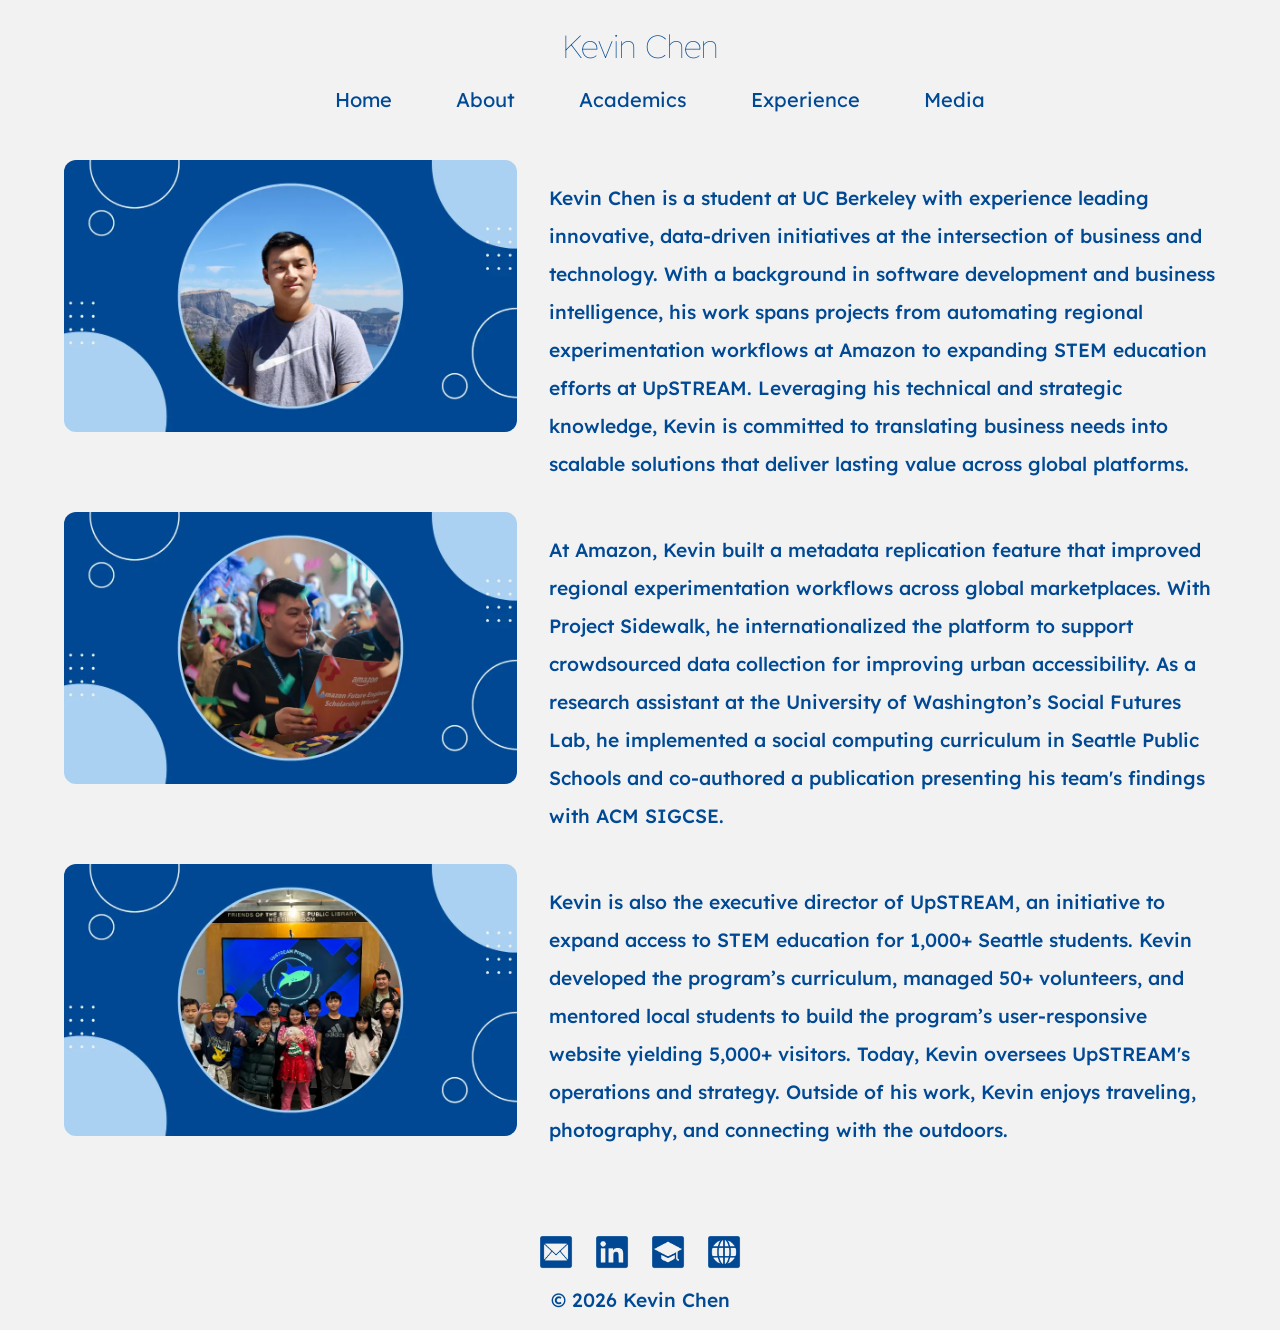
==== about.html @ 9645d1ef "Fixing footer and hover feature" ====
<!DOCTYPE html>
<html>
    <head>
        <title>About | Kevin Chen</title>
        <link rel="stylesheet" href="style.css">
        <link rel="icon" type="image/x-icon" href="favicon.png">

        <meta name="viewport" content="width=device-width, initial-scale=1.0">

        <link rel="preconnect" href="https://fonts.googleapis.com">
        <link rel="preconnect" href="https://fonts.gstatic.com" crossorigin>
        <link href="https://fonts.googleapis.com/css2?family=Lexend" rel="stylesheet">
        <link href="https://fonts.googleapis.com/css2?family=Lexend+Deca:wght@300&display=swap" rel="stylesheet">
    </head>

    <body>
        <h1 style="font-size: 2rem;">Kevin Chen</h1>

        <nav class="navigation">
            <div class="menu">
                <ul>
                    <li><a class="item" href="https://www.kevinjxc.com/">Home</a></li>
                    <li><a class="item" href="./about">About</a></li>
                    <li><a class="item" href="./academics">Academics</a></li>
                    <li><a class="item" href="./experience">Experience</a></li>
                    <li><a class="item" href="./media">Media</a></li>
                </ul>
            </div>

            <div class="hamburger">
                <span class="bar"></span>
                <span class="bar"></span>
                <span class="bar"></span>
            </div>
        </nav>

        <div class="surroundsAbout">
            <img class="aboutImageLeft" src="about-kevin.webp" alt="About Kevin">

            <h3>
                Kevin Chen is a student at UC Berkeley with experience leading innovative, data-driven initiatives at the intersection of business and technology.
                With a background in software development and business intelligence, his work spans projects from automating regional experimentation workflows at
                Amazon to expanding STEM education efforts at UpSTREAM. Leveraging his technical and strategic knowledge,
                Kevin is committed to translating business needs into scalable solutions that deliver lasting value across global platforms.
            </h3>
        </div>

        <div class="surroundsAbout">
            <img class="aboutImageLeft" src="about-work.webp" alt="About Kevin's Work">

            <h3>
                At Amazon, Kevin built a metadata replication feature that improved regional experimentation workflows across global marketplaces.
                With Project Sidewalk, he internationalized the platform to support crowdsourced data collection for improving urban accessibility.
                As a research assistant at the University of Washington’s Social Futures Lab, he implemented a social computing curriculum in
                Seattle Public Schools and co-authored a publication presenting his team's findings with ACM SIGCSE.
            </h3>
        </div>

        <div class="surroundsAbout">
            <img class="aboutImageLeft" src="about-initiatives.webp" alt="About Kevin's Initiatives">

            <h3>
                Kevin is also the executive director of UpSTREAM, an initiative to expand access to STEM education for 1,000+ Seattle students.
                Kevin developed the program’s curriculum, managed 50+ volunteers, and mentored local students to build the program’s
                user-responsive website yielding 5,000+ visitors. Today, Kevin oversees UpSTREAM's operations and strategy.
                Outside of his work, Kevin enjoys traveling, photography, and connecting with the outdoors.
            </h3>
        </div>

        <div class="social-media-bar" style="margin-top: 1rem; margin-bottom: -0.5rem;">
            <a href="mailto:kevinjxc@berkeley.edu" target="_blank" class="social-icon">
               <img src="email.webp" alt="email"/>
            </a>
            <a href="https://www.linkedin.com/in/kevinjxc/" target="_blank" class="social-icon">
               <img src="linkedin.webp" alt="linkedin"/>
            </a>
            <a href="https://www.berkeley.edu/" target="_blank" class="social-icon">
               <img src="berkeley.webp" alt="berkeley"/>
            </a>
            <a href="https://www.kevinjxc.com" target="_blank" class="social-icon">
               <img src="website.webp" alt="website"/>
            </a>
         </div>

         <div class="footer">
            <h2 style="text-align: center; margin-top: 1rem;">© <span class="current-year"></span> Kevin Chen</h2>
        </div>

        <script src="script.js"></script>
    </body>
</html>
---- style.css ----
body {
    background-color: #F2F2F2;
    margin: 2% 5% 2% 5%;
    overflow-x: hidden;
}

h1 {
    font-size: 1.5rem;
    text-align: center;
    font-family: Lexend;
    font-weight: lighter;
    color: #004994;
}

h2 {
    text-align: left;
    font-size: 1.2rem;
    font-family: Lexend Deca;
    font-weight: 500;
    line-height: 2rem;
    color: #004994;
}

h3 {
    text-align: left;
    font-size: 1.2rem;
    font-family: Lexend Deca;
    font-weight: 500;
    line-height: 2.375rem;
    color: #004994;
    margin-left: 2rem;
}

h4 {
    text-align: left;
    font-size: 1.15rem;
    font-family: Lexend Deca;
    font-weight: 500;
    line-height: 2.2rem;
    color: #004994;
}

h5 {
    font-size: 1.5rem;
    text-align: center;
    font-family: Lexend;
    font-weight: lighter;
    color: #004994;
    margin-bottom: -1.5rem;
}

h6 {
    text-align: left;
    font-size: 1.2rem;
    font-family: Lexend Deca;
    font-weight: 500;
    line-height: 2rem;
    color: #004994;
}

::selection {
    color: #F2F2F2;
    background-color: #004994;
}

::-moz-selection {
    color: #F2F2F2;
    background-color: #004994;
}

.navigation {
    display: flex;
    align-items: center;
    margin-top: -3rem;
}

.menu {
    display: flex;
    margin-left: auto;
    margin-right: auto;
}

.menu ul {
    display: flex;
    list-style: none;
    color: #004994;
    font-family: Lexend;
    text-decoration: none;
}

.menu li {
    padding: 2rem;
    font-size: 1.25rem;
}

.menu a:link {
    color: #004994;
    text-decoration: none;
    display: inline-block;
    background: transparent;
    outline: none;
    transition: transform 0.3s ease, color 0.3s ease;
}

.menu a:visited {
    color: #004994;
    text-decoration: none;
}

.menu a:hover,
.menu a:focus-visible {
    color: #ABD1F3;
    text-decoration: none;
    background: transparent;
    outline: none;
    transform: translateY(-0.15rem) scale(1.02);
}

.menu a:active {
    color: #004994;
    text-decoration: none;
}

.headshot {
    border-radius: 0.75rem;
    width: 35%;
    display: block;
    margin-right: auto;
}

.introductionContainer {
    display: flex;
    align-items: center;
    justify-content: center;
    gap: 2rem;
    margin-top: 1rem;
    margin-bottom: 4rem;
}

.introductionText {
    display: flex;
    flex-direction: column;
    align-items: center;
    justify-content: center;
    width: 60%;
    color: #004994;
    text-align: center;
    margin-top: -2rem;
}

button {
    transition: transform 0.3s ease, box-shadow 0.3s ease, background-color 0.3s ease;
}

button:hover,
button:focus-visible {
    transform: translateY(-0.15rem) scale(1.02);
    box-shadow: 0 0.4rem 0.75rem rgba(0, 73, 148, 0.2);
}

.introductionText .aboutButton {
    width: 17rem;
    height: 2.4rem;
    color: #F2F2F2;
    background-color: #004994;
    font-size: 1rem;
    font-family: Lexend;
    font-weight: lighter;
    border: none;
    border-radius: 0.5rem;
    cursor: pointer;
    transition: transform 0.3s ease, box-shadow 0.3s ease, background-color 0.3s ease;
}

.introductionText .aboutButton:hover,
.introductionText .aboutButton:focus-visible {
    transform: translateY(-0.15rem) scale(1.02);
    background-color: #0b5da9;
    box-shadow: 0 0.4rem 0.75rem rgba(0, 73, 148, 0.2);
}

.introductionText .aboutButton:hover a,
.introductionText .aboutButton:focus-visible a {
    color: #ABD1F3;
    text-decoration: none;
    cursor: pointer;
}

.aboutButton a:link {
    text-decoration: none;
    color: #F2F2F2;
}

.aboutButton a:active {
    text-decoration: none;
    color: #F2F2F2;
}

.aboutButton a:visited {
    text-decoration: none;
    color: #F2F2F2;
}

.accordion > input[type="checkbox"] {
    position: absolute;
    left: -100vw;
}

.accordion .content {
    overflow-y: hidden;
    height: 0;
    transition: height 0.3s ease;
}

.accordion .content h2 {
    line-height: 2.2rem;
}

.accordion > input[type="checkbox"]:checked ~ .content {
    height: auto;
    overflow: visible;
}

.accordion label {
    display: block;
}

.accordion {
    margin-bottom: -3.5rem;
}

.accordion > input[type="checkbox"]:checked ~ .content {
    padding-left: 1rem;
    padding-right: 1rem;
    padding-bottom: 1rem;
    border: 0.5rem;
}

.accordion .handle {
    font-size: 1.2rem;
    font-family: "Lexend Deca";
    font-weight: 500;
    color: #004994;
}

.accordion label {
    color: #004994;
    cursor: pointer;
    font-weight: normal;
    padding: 1rem;
    background: #E6E6E6;
    border-radius: 0.75rem;
    transition: transform 0.3s ease, box-shadow 0.3s ease, background-color 0.3s ease;
}

.accordion label:hover, .accordion label:focus {
    background: #D6D6D6;
    transform: translateY(-0.1rem);
    box-shadow: 0 0.3rem 0.7rem rgba(0, 73, 148, 0.14);
}

.accordion .handle label:before {
    content: "→";
    display: inline-block;
    margin-right: 10px;
    font-size: 1.2rem;
    line-height: 1.556em;
}

.accordion > input[type="checkbox"]:checked ~ .handle label:before {
    content: "↓";
}

.accordion.project {
    margin-bottom: 1em;
}

.hamburger {
    display: none;
    cursor: pointer;
}

body::-webkit-scrollbar {
    width: 18px;
}

::-webkit-scrollbar-thumb {
    background-color: #B6B6B6;
    border-radius: 17px;
    border: 5.5px solid transparent;
    background-clip: content-box;
}

::-webkit-scrollbar-thumb:hover {
    background-color: #A6A6A6;
    border-radius: 17px;
    border: 5.5px solid transparent;
    background-clip: content-box;
}

.social-media-bar {
    display: flex;
    justify-content: center;
}

.social-icon img {
    width: 2.5rem;
    padding: 0rem 0.5rem 0rem 0.5rem;
    transition: transform 0.3s ease;
}

.social-icon img:hover {
    transform: scale(1.1);
}

.social-icon {
    display: inline-block;
}

.footer {
    margin-bottom: -0.75rem;
}

.row {
    display: flex;
    gap: 1rem;
}

.column {
    flex: 50%;
}

.columnTop {
    flex: 50%;
}


.projectImage {
    border-radius: 0.75rem;
    width: 100%;
    display: block;
    margin-left: auto;
    margin-right: auto;
    margin-top: 1.5rem;
    transition: transform 0.3s ease, box-shadow 0.3s ease;
}

.projectImage:hover,
.projectImage:focus-visible {
    transform: translateY(-0.15rem) scale(1.01);
    box-shadow: 0 0.4rem 0.8rem rgba(0, 73, 148, 0.16);
}

.column, .columnTop {
    display: flex;
    flex-direction: column;
    align-items: center;
}

.media-item {
    display: block;
    text-align: center;
    margin-bottom: 1.5rem;
}

.media-item a {
    display: inline-block;
    transition: transform 0.3s ease, box-shadow 0.3s ease;
}

.media-item a:hover,
.media-item a:focus-visible {
    transform: translateY(-0.15rem) scale(1.01);
    box-shadow: 0 0.4rem 0.8rem rgba(0, 73, 148, 0.16);
}

.featureImage {
    border-radius: 0.75rem;
    width: 100%;
    max-width: 25rem;
    height: auto;
    display: block;
    margin: 0 auto;
}

.surroundsAbout {
    display: flex;
    margin-left: auto;
    margin-right: auto;
}

.aboutImageLeft {
    border-radius: 0.75rem;
    height: 17rem;
    margin-bottom: 5rem;
}

.bar {
    display: block;
    width: 1.5625rem;
    height: 0.188rem;
    margin: 0.313rem auto;
    -webkit-transition: all 0.3s ease-in-out;
    transition: all 0.3s ease-in-out;
    background-color: #004994;
    border-radius: 4rem;
}

@media (max-width: 1250px) {
    h3 {
        font-size: 1rem;
    }
}

@media (max-width: 1150px) {
    h3 {
        font-size: 1.2rem;
        text-align: center;
        margin-bottom: 3rem;
    }

    h4 {
        font-size: 1.1rem;
    }

    .surroundsAbout {
        flex-direction: column;
        align-items: center;
    }

    .aboutImageLeft {
        align-items: center;
        width: 50%;
        height: auto;
        margin-bottom: 0rem;
    }
}

@media (max-width: 1050px) {
    h4 {
        font-size: 1.2rem;
        text-align: center;
    }

    .introductionContainer {
        flex-direction: column;
    }

    .headshot {
        margin-left: auto;
        margin-right: auto;
        margin-top: -1.5rem;
        width: 50%;
    }

    .introductionText {
        align-items: center;
        width: 100%;
    }
}

@media (max-width: 950px) {
    .headshot {
        margin-top: 1rem;
        width: 75%;
    }

    .hamburger {
        display: block;
        margin-left: auto;
        z-index: 1000;
        margin-top: -0.5rem;
    }

    .hamburger.active .bar:nth-child(2){
        opacity: 0;
    }

    .hamburger.active .bar:nth-child(1){
        transform: translateY(0.5rem) rotate(45deg);
    }

    .hamburger.active .bar:nth-child(3){
        transform: translateY(-0.5rem) rotate(-45deg);
    }

    .menu {
        position: fixed;
        left: -100%;
        top: 4.5rem;
        gap: 0;
        flex-direction: column;
        background-color: #004994;
        width: 100%;
        text-align: right;
        transition: 0.3s;
    }

    .menu.active {
        left: 0;
    }

    .menu ul {
        flex-direction: column;
    }

    .menu a:link {
        color: #F2F2F2;
        text-decoration: none;
    }

    .menu a:visited {
        color: #F2F2F2;
        text-decoration: none;
    }

    .menu a:hover {
        color: #ABD1F3;
        text-decoration: none;
    }

    .menu a:active {
        color: #F2F2F2;
        text-decoration: none;
    }

    .aboutImageLeft {
        margin-top: 2rem;
        width: 75%;
    }

    h3 {
        font-size: 1.1rem;
        margin-left: 0rem;
    }

    .row {
        flex-direction: column;
    }

    .columnTop {
        margin-top: 1rem;
    }

    .column {
        margin-top: -3rem;
    }

    h5 {
        margin-bottom: -1rem;
    }

    .accordion {
        margin-bottom: -3rem;
    }
}

@media (max-width: 700px) {
  .row {
    margin-top: 2rem
  }

  body.experience-page .accordion h2 {
    font-size: 1.05rem;
  }

  body.academics-page h5 {
    font-size: 1.15rem;
  }

  body.academics-page .accordion h6 {
    font-size: 1.05rem;
  }
}

@media (max-width: 650px) {
    .accordion .handle {
        font-size: 1rem;
        font-family: "Lexend Deca";
        font-weight: 500;
        color: #004994;
    }

    h6 {
        font-size: 1rem;
    }

    h5 {
        font-size: 1.3rem;
        margin-bottom: -1rem;
    }

    .accordion {
        margin-bottom: -3rem;
    }
}

@media (max-width: 500px) {
    h3 {
        margin-top: 2rem;
        width: 100%;
        margin-left: 0rem;
    }

    h5 {
        font-size: 1.1rem;
        margin-bottom: -1rem;
    }

    .accordion .handle {
        font-size: 0.8rem;
        font-family: "Lexend Deca";
        font-weight: 500;
        color: #004994;
    }

    h6 {
        font-size: 0.8rem;
    }
}
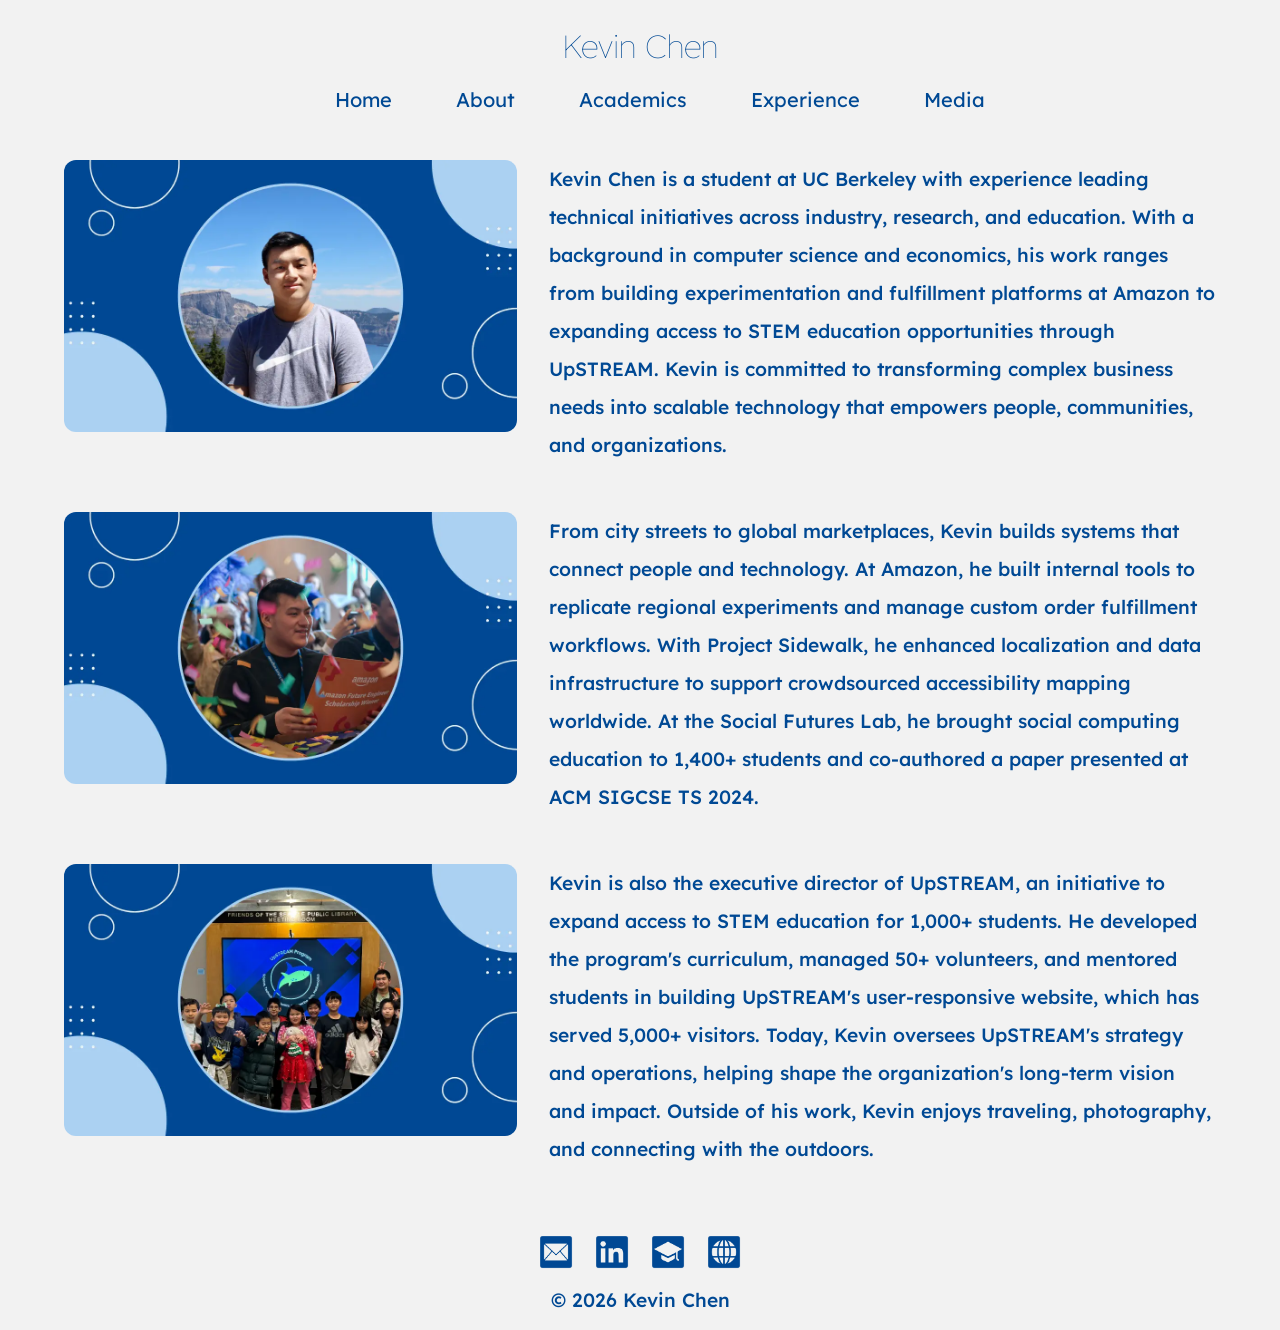
==== commit 798db0d7: "Revising about page" ====
--- a/about.html
+++ b/about.html
@@ -35,34 +35,35 @@
         </nav>
 
         <div class="surroundsAbout">
-            <img class="aboutImageLeft" src="about-kevin.webp" alt="About Kevin">
+            <img class="aboutImageLeft" src="about-kevin.webp" alt="Kevin's Background">
 
             <h3>
-                Kevin Chen is a student at UC Berkeley with experience leading innovative, data-driven initiatives at the intersection of business and technology.
-                With a background in software development and business intelligence, his work spans projects from automating regional experimentation workflows at
-                Amazon to expanding STEM education efforts at UpSTREAM. Leveraging his technical and strategic knowledge,
-                Kevin is committed to translating business needs into scalable solutions that deliver lasting value across global platforms.
+                Kevin Chen is a student at UC Berkeley with experience leading technical initiatives across industry, research, and education.
+                With a background in computer science and economics, his work ranges from building experimentation and
+                fulfillment platforms at Amazon to expanding access to STEM education opportunities through UpSTREAM.
+                Kevin is committed to transforming complex business needs into scalable technology that empowers people, communities, and organizations.
             </h3>
         </div>
 
         <div class="surroundsAbout">
-            <img class="aboutImageLeft" src="about-work.webp" alt="About Kevin's Work">
+            <img class="aboutImageLeft" src="about-work.webp" alt="Kevin's Work">
 
             <h3>
-                At Amazon, Kevin built a metadata replication feature that improved regional experimentation workflows across global marketplaces.
-                With Project Sidewalk, he internationalized the platform to support crowdsourced data collection for improving urban accessibility.
-                As a research assistant at the University of Washington’s Social Futures Lab, he implemented a social computing curriculum in
-                Seattle Public Schools and co-authored a publication presenting his team's findings with ACM SIGCSE.
+                From city streets to global marketplaces, Kevin builds systems that connect people and technology.
+                At Amazon, he built internal tools to replicate regional experiments and manage custom order fulfillment workflows.
+                With Project Sidewalk, he enhanced localization and data infrastructure to support crowdsourced accessibility mapping worldwide.
+                At the Social Futures Lab, he brought social computing education to 1,400+ students and co-authored a paper presented at ACM SIGCSE TS 2024.
             </h3>
         </div>
 
         <div class="surroundsAbout">
-            <img class="aboutImageLeft" src="about-initiatives.webp" alt="About Kevin's Initiatives">
+            <img class="aboutImageLeft" src="about-initiatives.webp" alt="Kevin's Initiatives">
 
             <h3>
-                Kevin is also the executive director of UpSTREAM, an initiative to expand access to STEM education for 1,000+ Seattle students.
-                Kevin developed the program’s curriculum, managed 50+ volunteers, and mentored local students to build the program’s
-                user-responsive website yielding 5,000+ visitors. Today, Kevin oversees UpSTREAM's operations and strategy.
+                Kevin is also the executive director of UpSTREAM, an initiative to expand access to STEM education for 1,000+ students.
+                He developed the program's curriculum, managed 50+ volunteers,
+                and mentored students in building UpSTREAM's user-responsive website, which has served 5,000+ visitors.
+                Today, Kevin oversees UpSTREAM's strategy and operations, helping shape the organization's long-term vision and impact.
                 Outside of his work, Kevin enjoys traveling, photography, and connecting with the outdoors.
             </h3>
         </div>
--- a/style.css
+++ b/style.css
@@ -28,6 +28,7 @@
     font-weight: 500;
     line-height: 2.375rem;
     color: #004994;
+    margin-top: 0rem;
     margin-left: 2rem;
 }
 
@@ -53,7 +54,7 @@
     text-align: left;
     font-size: 1.2rem;
     font-family: Lexend Deca;
-    font-weight: 500;
+    font-weight: 300;
     line-height: 2rem;
     color: #004994;
 }
@@ -417,6 +418,7 @@
         font-size: 1.2rem;
         text-align: center;
         margin-bottom: 3rem;
+        margin-top: 1rem;
     }
 
     h4 {
@@ -597,7 +599,6 @@
 
 @media (max-width: 500px) {
     h3 {
-        margin-top: 2rem;
         width: 100%;
         margin-left: 0rem;
     }
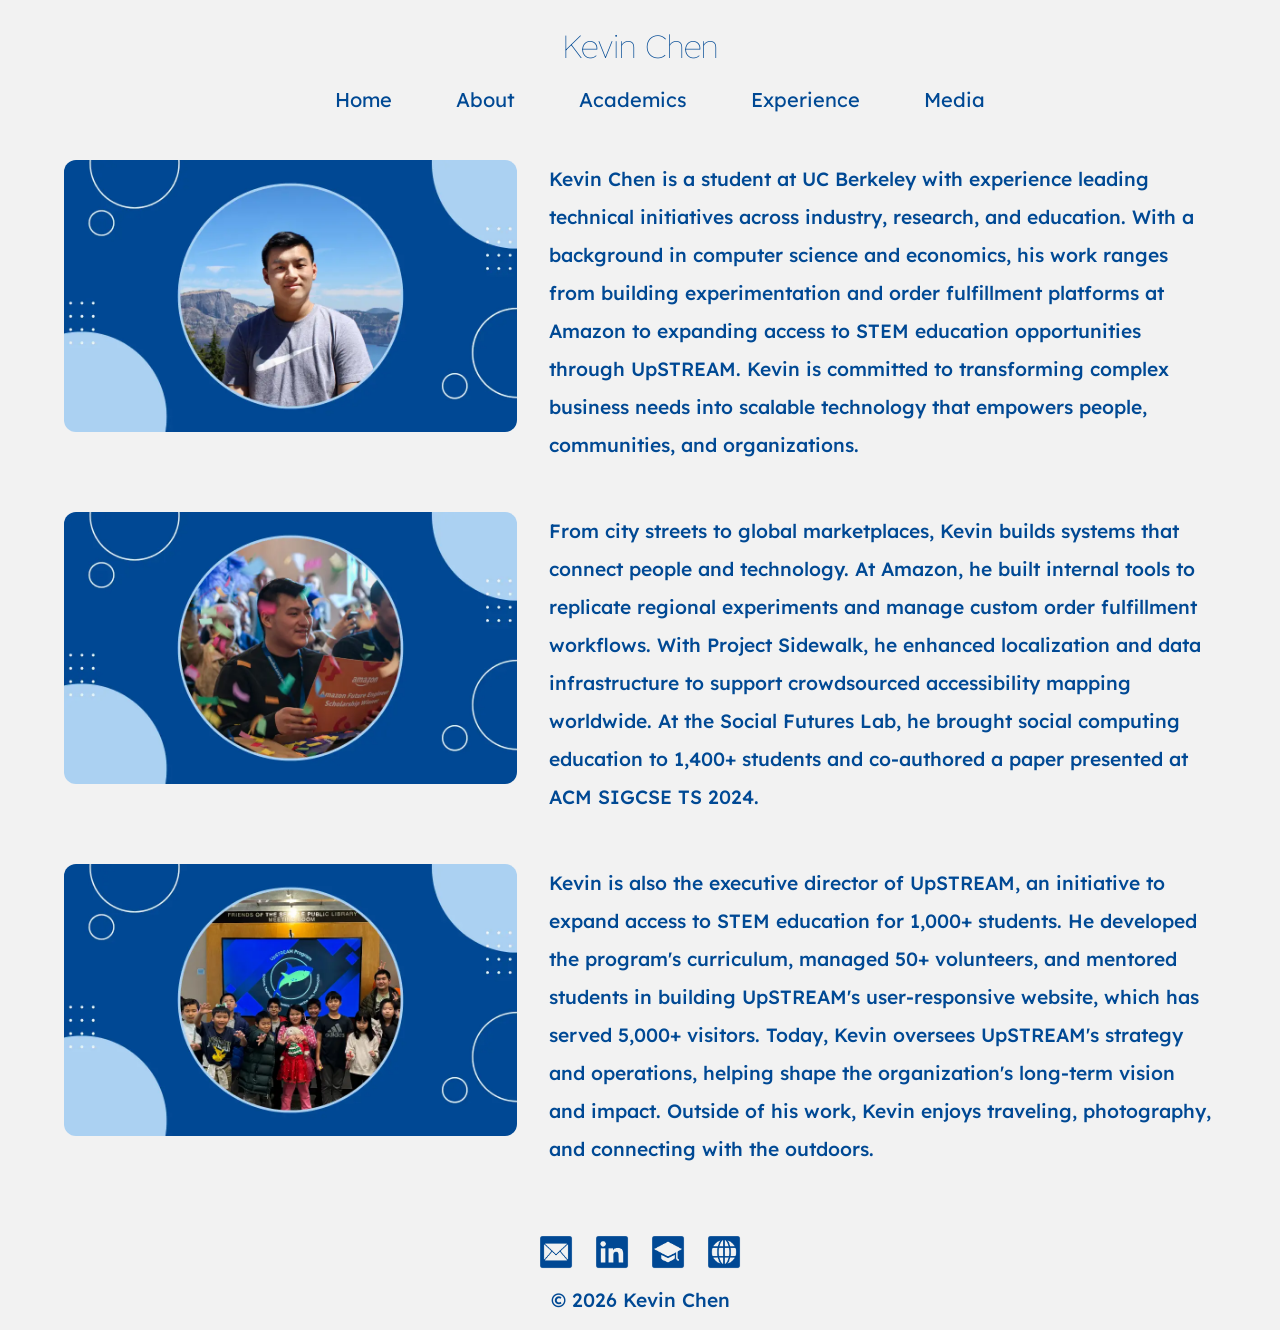
==== commit 6354230c: "About and Academics" ====
--- a/about.html
+++ b/about.html
@@ -40,7 +40,7 @@
             <h3>
                 Kevin Chen is a student at UC Berkeley with experience leading technical initiatives across industry, research, and education.
                 With a background in computer science and economics, his work ranges from building experimentation and
-                fulfillment platforms at Amazon to expanding access to STEM education opportunities through UpSTREAM.
+                order fulfillment platforms at Amazon to expanding access to STEM education opportunities through UpSTREAM.
                 Kevin is committed to transforming complex business needs into scalable technology that empowers people, communities, and organizations.
             </h3>
         </div>
--- a/style.css
+++ b/style.css
@@ -37,7 +37,7 @@
     font-size: 1.15rem;
     font-family: Lexend Deca;
     font-weight: 500;
-    line-height: 2.2rem;
+    line-height: 2.35rem;
     color: #004994;
 }
 
@@ -146,7 +146,7 @@
     width: 60%;
     color: #004994;
     text-align: center;
-    margin-top: -2rem;
+    margin-top: -3rem;
 }
 
 button {
@@ -160,6 +160,7 @@
 }
 
 .introductionText .aboutButton {
+    margin-top: -0.5rem;
     width: 17rem;
     height: 2.4rem;
     color: #F2F2F2;
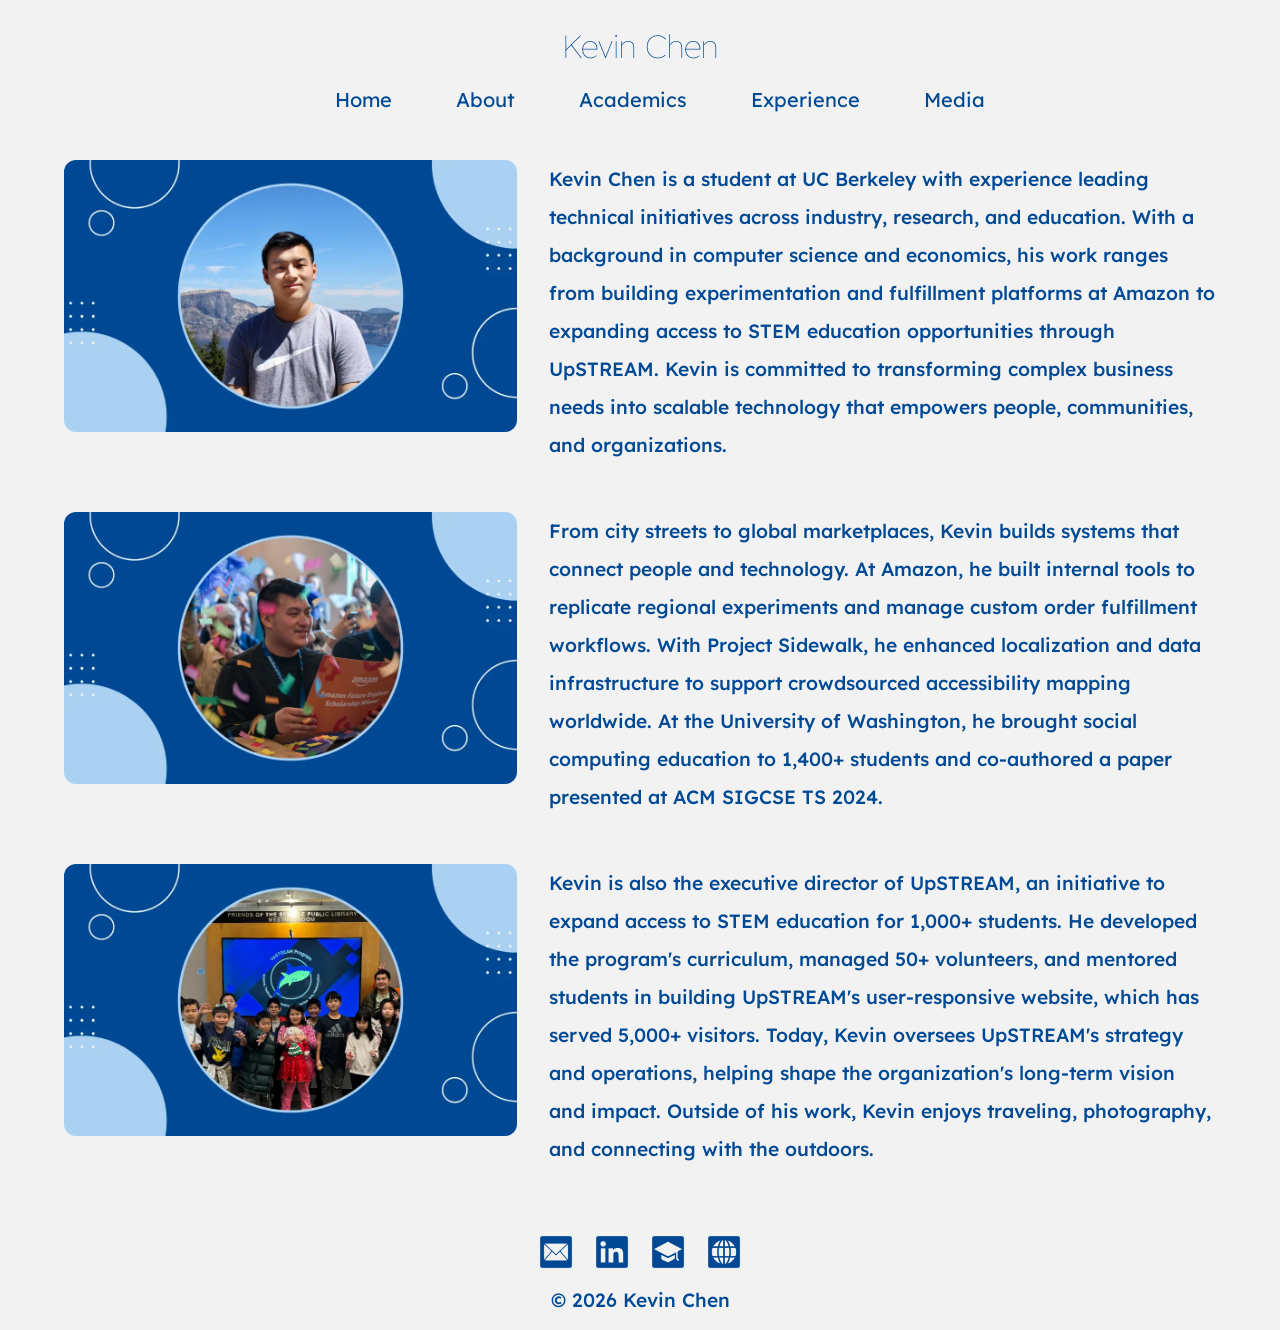
==== commit 1c1216cd: "about" ====
--- a/about.html
+++ b/about.html
@@ -40,7 +40,7 @@
             <h3>
                 Kevin Chen is a student at UC Berkeley with experience leading technical initiatives across industry, research, and education.
                 With a background in computer science and economics, his work ranges from building experimentation and
-                order fulfillment platforms at Amazon to expanding access to STEM education opportunities through UpSTREAM.
+                fulfillment platforms at Amazon to expanding access to STEM education opportunities through UpSTREAM.
                 Kevin is committed to transforming complex business needs into scalable technology that empowers people, communities, and organizations.
             </h3>
         </div>
@@ -52,7 +52,7 @@
                 From city streets to global marketplaces, Kevin builds systems that connect people and technology.
                 At Amazon, he built internal tools to replicate regional experiments and manage custom order fulfillment workflows.
                 With Project Sidewalk, he enhanced localization and data infrastructure to support crowdsourced accessibility mapping worldwide.
-                At the Social Futures Lab, he brought social computing education to 1,400+ students and co-authored a paper presented at ACM SIGCSE TS 2024.
+                At the University of Washington, he brought social computing education to 1,400+ students and co-authored a paper presented at ACM SIGCSE TS 2024.
             </h3>
         </div>
 
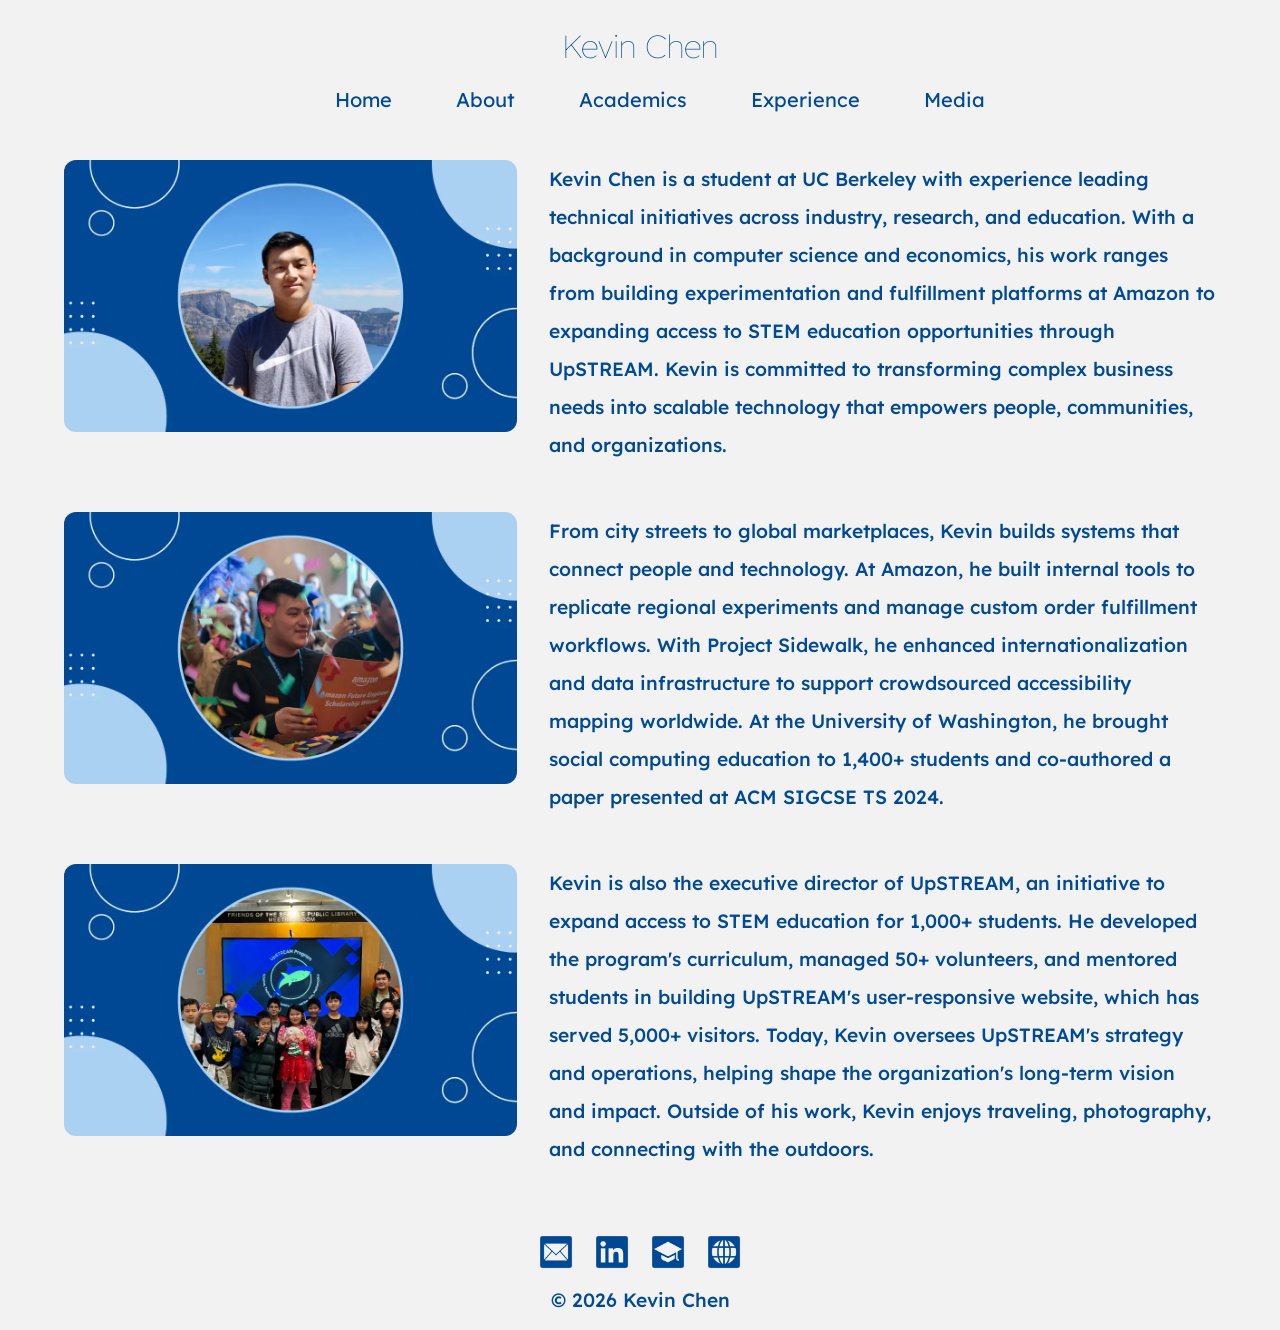
==== commit 47ca83f2: "internationalization" ====
--- a/about.html
+++ b/about.html
@@ -51,7 +51,7 @@
             <h3>
                 From city streets to global marketplaces, Kevin builds systems that connect people and technology.
                 At Amazon, he built internal tools to replicate regional experiments and manage custom order fulfillment workflows.
-                With Project Sidewalk, he enhanced localization and data infrastructure to support crowdsourced accessibility mapping worldwide.
+                With Project Sidewalk, he enhanced internationalization and data infrastructure to support crowdsourced accessibility mapping worldwide.
                 At the University of Washington, he brought social computing education to 1,400+ students and co-authored a paper presented at ACM SIGCSE TS 2024.
             </h3>
         </div>
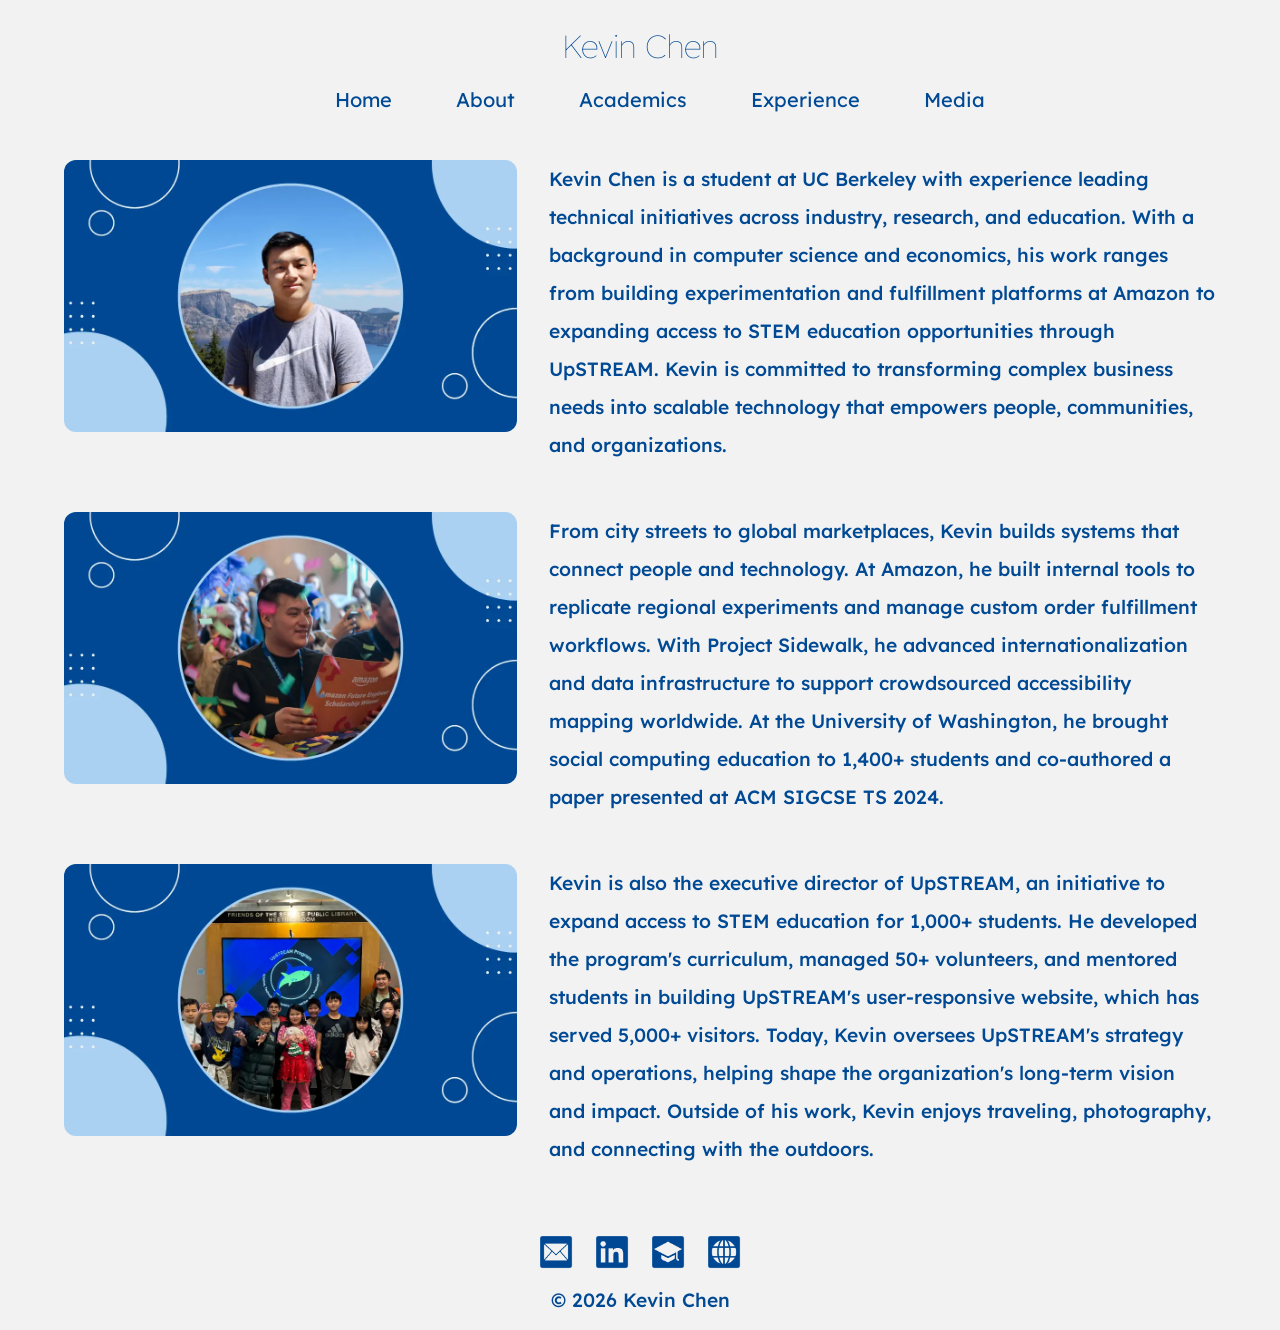
==== commit 70d81b42: "advanced" ====
--- a/about.html
+++ b/about.html
@@ -51,7 +51,7 @@
             <h3>
                 From city streets to global marketplaces, Kevin builds systems that connect people and technology.
                 At Amazon, he built internal tools to replicate regional experiments and manage custom order fulfillment workflows.
-                With Project Sidewalk, he enhanced internationalization and data infrastructure to support crowdsourced accessibility mapping worldwide.
+                With Project Sidewalk, he advanced internationalization and data infrastructure to support crowdsourced accessibility mapping worldwide.
                 At the University of Washington, he brought social computing education to 1,400+ students and co-authored a paper presented at ACM SIGCSE TS 2024.
             </h3>
         </div>
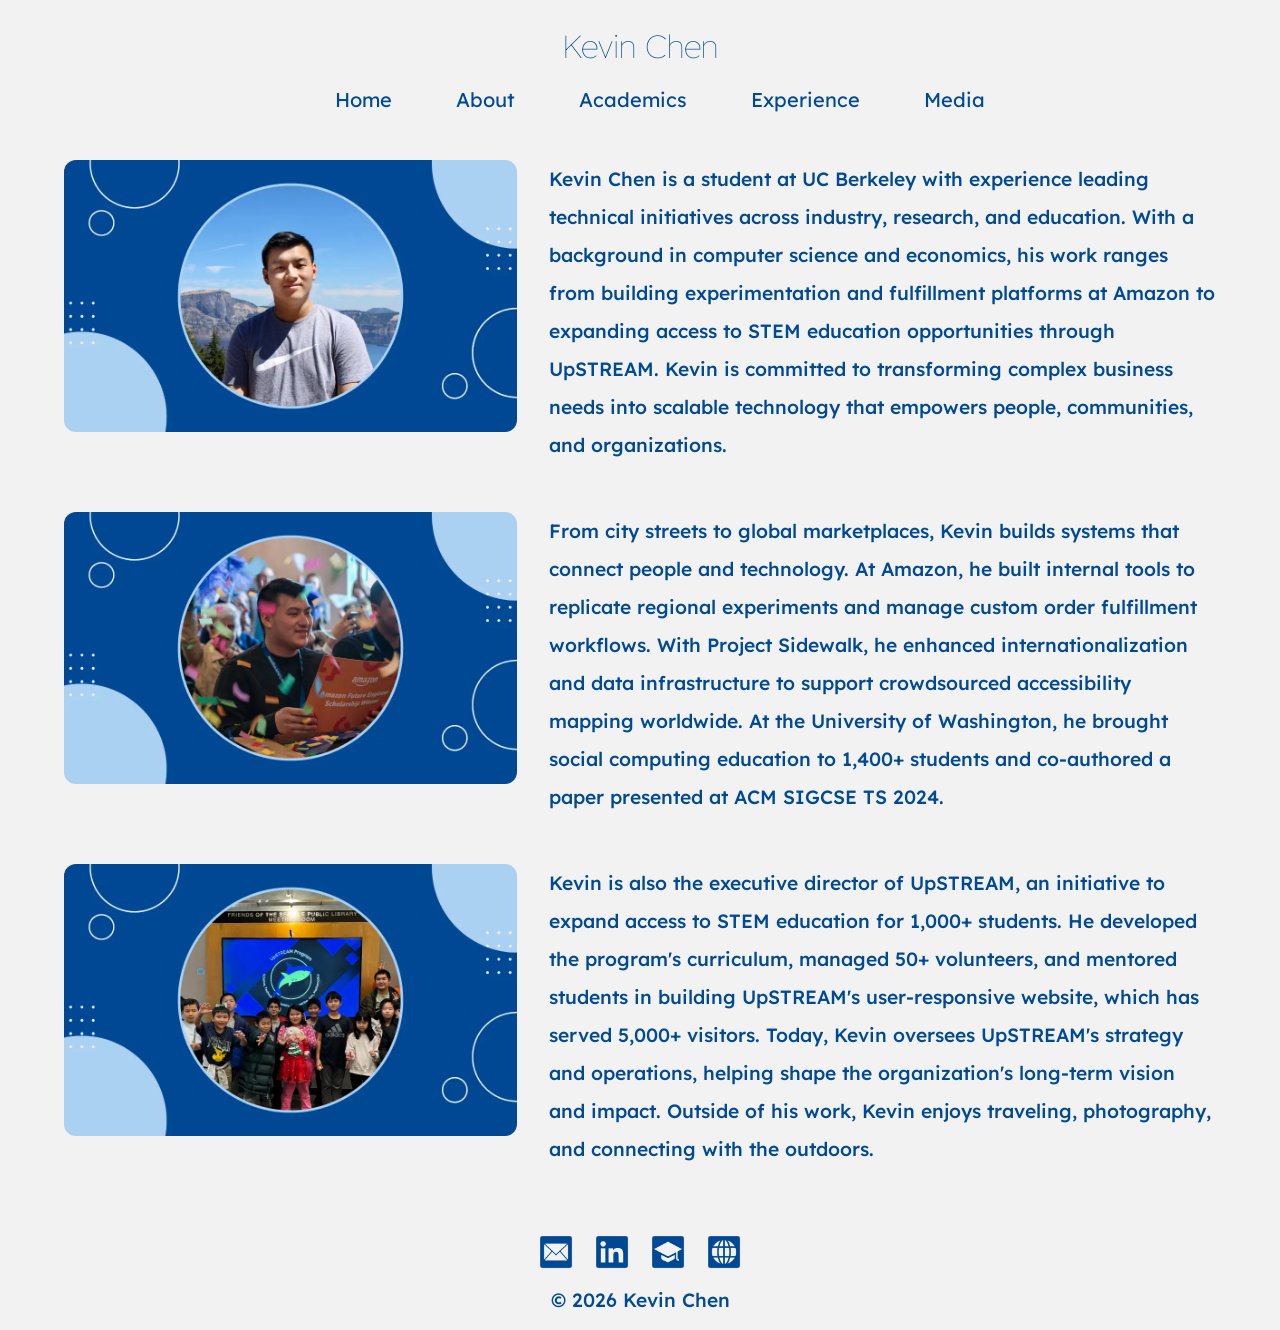
==== commit 994775b0: "reverting to enhanced" ====
--- a/about.html
+++ b/about.html
@@ -51,7 +51,7 @@
             <h3>
                 From city streets to global marketplaces, Kevin builds systems that connect people and technology.
                 At Amazon, he built internal tools to replicate regional experiments and manage custom order fulfillment workflows.
-                With Project Sidewalk, he advanced internationalization and data infrastructure to support crowdsourced accessibility mapping worldwide.
+                With Project Sidewalk, he enhanced internationalization and data infrastructure to support crowdsourced accessibility mapping worldwide.
                 At the University of Washington, he brought social computing education to 1,400+ students and co-authored a paper presented at ACM SIGCSE TS 2024.
             </h3>
         </div>
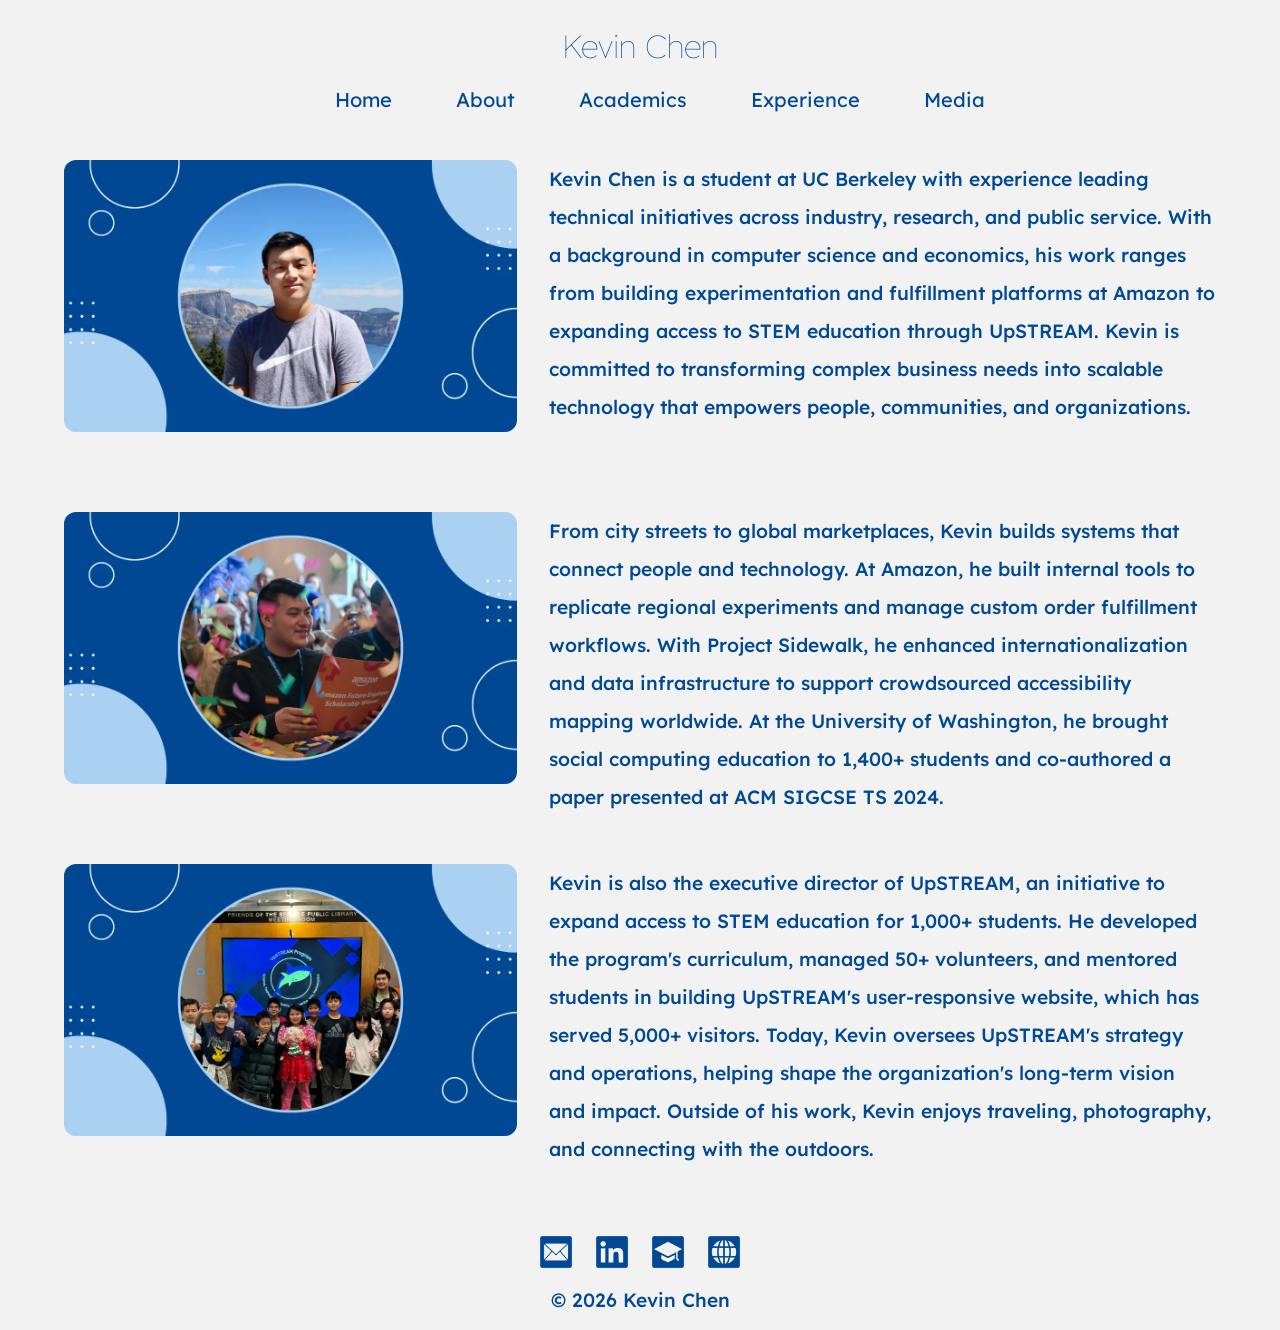
==== commit 641342d2: "Revising text" ====
--- a/about.html
+++ b/about.html
@@ -38,9 +38,9 @@
             <img class="aboutImageLeft" src="about-kevin.webp" alt="Kevin's Background">
 
             <h3>
-                Kevin Chen is a student at UC Berkeley with experience leading technical initiatives across industry, research, and education.
+                Kevin Chen is a student at UC Berkeley with experience leading technical initiatives across industry, research, and public service.
                 With a background in computer science and economics, his work ranges from building experimentation and
-                fulfillment platforms at Amazon to expanding access to STEM education opportunities through UpSTREAM.
+                fulfillment platforms at Amazon to expanding access to STEM education through UpSTREAM.
                 Kevin is committed to transforming complex business needs into scalable technology that empowers people, communities, and organizations.
             </h3>
         </div>
